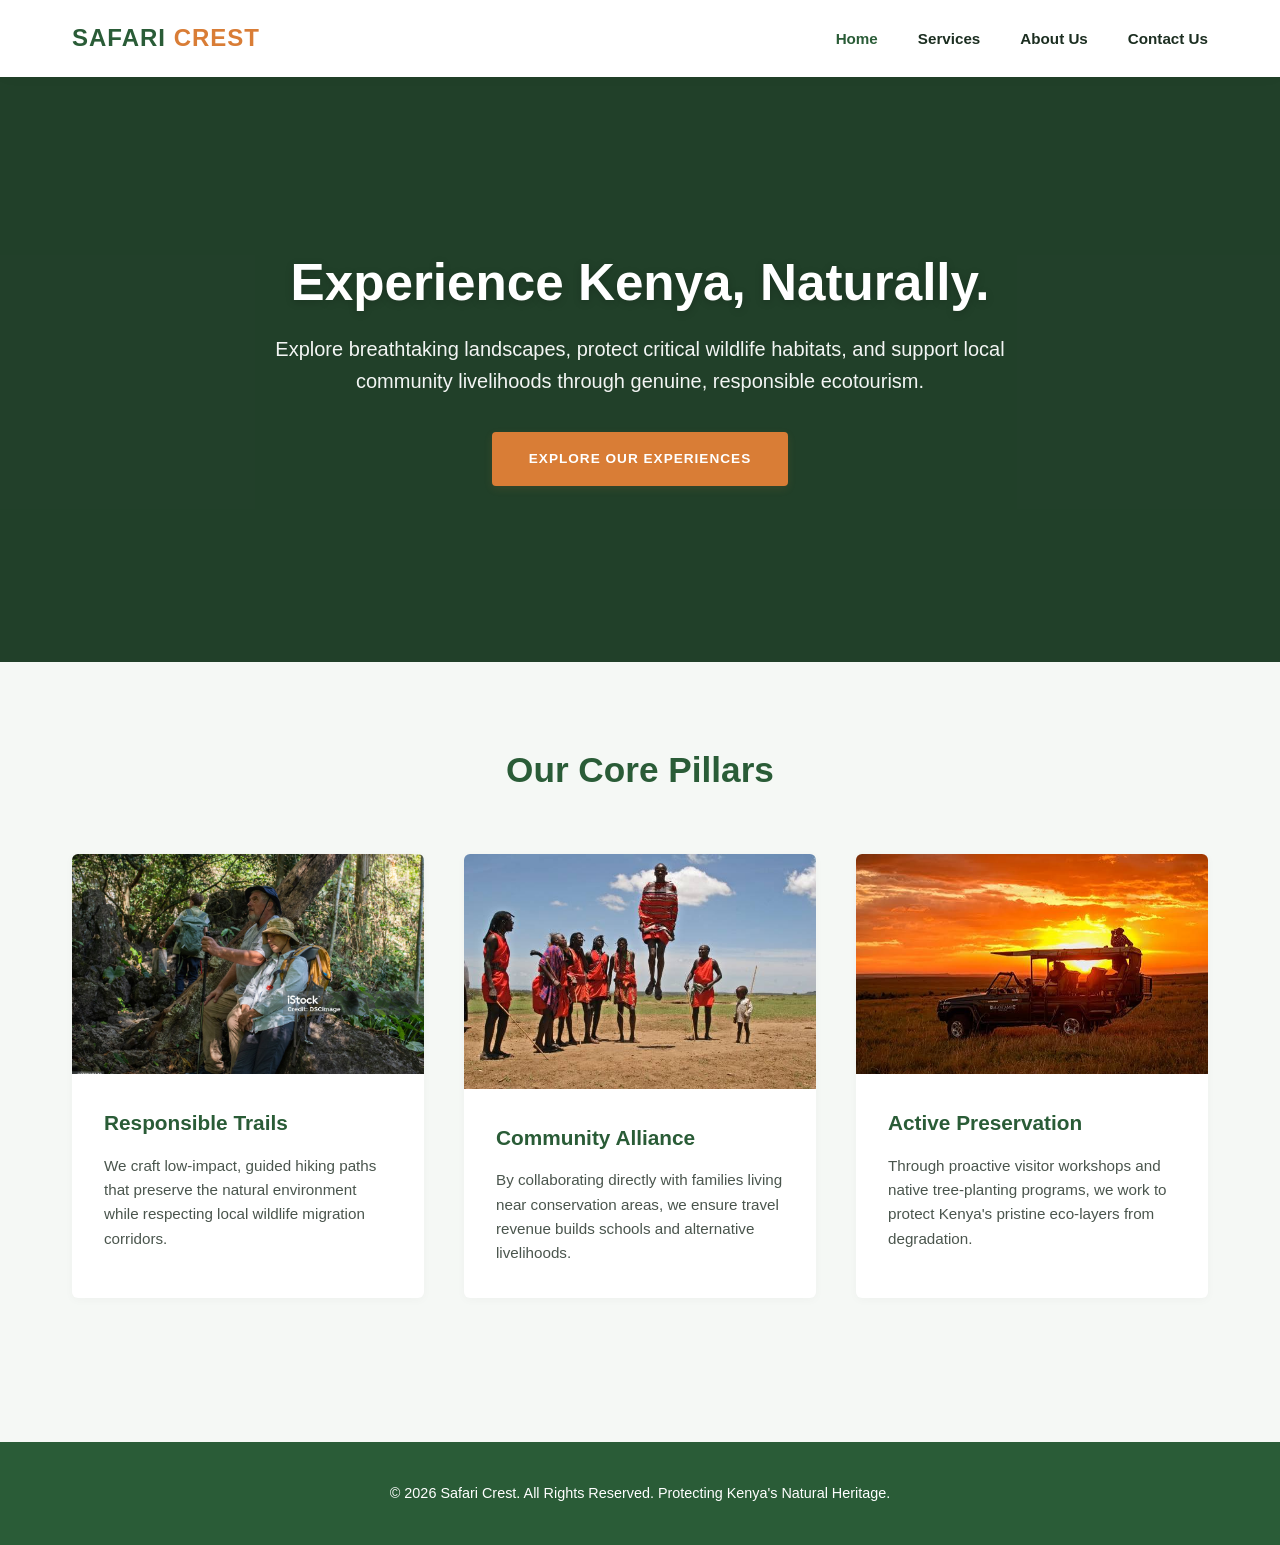
==== index.html @ 43865a42 "Initial commit: Add responsive pages and video layouts for Safari Crest" ====
<!DOCTYPE html>
<html lang="en">
<head>
    <meta charset="UTF-8">
    <meta name="viewport" content="width=device-width, initial-scale=1.0">
    <title>Safari Crest - Responsible Ecotourism Kenya</title>
    <link rel="stylesheet" href="css/style.css">
</head>
<body>

    <!-- Premium Navigation -->
    <header>
        <nav class="nav-container">
            <div class="logo">
                <a href="index.html">SAFARI <span>CREST</span></a>
            </div>
            <ul class="nav-links">
                <li><a href="index.html" class="active">Home</a></li>
                <li><a href="services.html">Services</a></li>
                <li><a href="about.html">About Us</a></li>
                <li><a href="contact.html">Contact Us</a></li>
            </ul>
        </nav>
    </header>


   <!-- Upgraded Hero Section with Video Background -->
<section class="hero-section">
    <!-- The HTML5 Video Element -->
    <video autoplay loop muted playsinline class="hero-video">
        <source src="images/hero-bg.mp4" type="video/mp4">
        Your browser does not support the video tag.
    </video>

    <!-- Content Overlay remains unchanged for perfect text contrast -->
    <div class="hero-overlay">
        <div class="hero-text-box">
            <h1>Experience Kenya, Naturally.</h1>
            <p>Explore breathtaking landscapes, protect critical wildlife habitats, and support local community livelihoods through genuine, responsible ecotourism.</p>
            <a href="services.html" class="cta-btn">Explore Our Experiences</a>
        </div>
    </div>
</section>


    <!-- Balanced Content Section -->
    <main class="container">
        <h2 class="section-title">Our Core Pillars</h2>
        
        <div class="feature-grid">
            <!-- Pillar 1 -->
            <article class="feature-card">
                <img src="images/hiking.jpg" alt="Guided hiking trails" class="feature-img">
                <div class="feature-body">
                    <h3>Responsible Trails</h3>
                    <p>We craft low-impact, guided hiking paths that preserve the natural environment while respecting local wildlife migration corridors.</p>
                </div>
            </article>

            <!-- Pillar 2 -->
            <article class="feature-card">
                <img src="images/community.jpeg" alt="Community engagement" class="feature-body-img">
                <div class="feature-body">
                    <h3>Community Alliance</h3>
                    <p>By collaborating directly with families living near conservation areas, we ensure travel revenue builds schools and alternative livelihoods.</p>
                </div>
            </article>

            <!-- Pillar 3 -->
            <article class="feature-card">
                <img src="images/conservation.jpeg" alt="Nature preservation" class="feature-img">
                <div class="feature-body">
                    <h3>Active Preservation</h3>
                    <p>Through proactive visitor workshops and native tree-planting programs, we work to protect Kenya's pristine eco-layers from degradation.</p>
                </div>
            </article>
        </div>
    </main>

    <!-- Structured Footer -->
    <footer>
        <p>&copy; 2026 Safari Crest. All Rights Reserved. Protecting Kenya's Natural Heritage.</p>
    </footer>

</body>
</html>
---- css/style.css ----
/* ==========================================================================
   Safari Crest - Master Global Stylesheet (style.css)
   ========================================================================== */

/* 1. Global Reset & Theme Variables */
* {
    margin: 0;
    padding: 0;
    box-sizing: border-box;
}

:root {
    --primary-color: #2A5C37;      /* Deep Forest Green (Natural & Trustworthy) */
    --secondary-color: #D97D36;    /* Earthy Terracotta (Adventurous Accent) */
    --bg-canvas: #F5F8F5;          /* Refreshing Soft Off-White Canvas */
    --text-main: #1C2E21;          /* Charcoal Forest (Soft, readable text) */
    --white: #FFFFFF;
    --transition-smooth: all 0.3s cubic-bezier(0.25, 0.8, 0.25, 1);
}

body {
    font-family: 'Segoe UI', Tahoma, Geneva, Verdana, sans-serif;
    background-color: var(--bg-canvas);
    color: var(--text-main);
    line-height: 1.6;
}

/* 2. Header & Sticky Navigation Bar */
header {
    background-color: var(--white);
    box-shadow: 0 2px 15px rgba(0, 0, 0, 0.02);
    position: sticky;
    top: 0;
    z-index: 1000;
}

.nav-container {
    max-width: 1200px;
    margin: 0 auto;
    display: flex;
    justify-content: space-between;
    align-items: center;
    padding: 1.2rem 2rem;
}

.logo a {
    font-size: 1.5rem;
    font-weight: 800;
    color: var(--primary-color);
    text-decoration: none;
    letter-spacing: 1px;
}

.logo a span {
    color: var(--secondary-color);
}

.nav-links {
    display: flex;
    list-style: none;
    gap: 2.5rem;
}

.nav-links a {
    text-decoration: none;
    color: var(--text-main);
    font-weight: 600;
    font-size: 0.95rem;
    transition: var(--transition-smooth);
    padding-bottom: 4px;
}

.nav-links a:hover, 
.nav-links a.active {
    color: var(--primary-color);
}

/* 3. Upgraded Hero Sections with Video Background Capabilities */
.hero-section {
    position: relative; /* Essential to anchor absolute child video layers */
    height: 65vh;
    min-height: 440px;
    overflow: hidden; /* Hides video spilling beyond the boundary box */
    background-color: var(--primary-color); /* Reliable fallback shade */
}

.hero-video {
    position: absolute;
    top: 50%;
    left: 50%;
    min-width: 100%;
    min-height: 100%;
    width: auto;
    height: auto;
    z-index: 1;
    transform: translate(-50%, -50%);
    object-fit: cover; /* Instructs video to fill space elegantly without crushing aspect ratio */
}

.hero-overlay {
    background: rgba(28, 46, 33, 0.6); /* Slightly deepened ambient overlay for legible text contrast over video */
    position: absolute;
    top: 0;
    left: 0;
    width: 100%;
    height: 100%;
    display: flex;
    align-items: center;
    justify-content: center;
    padding: 0 2rem;
    z-index: 2; /* Ensures text overlay maps safely above video */
}

.hero-text-box {
    max-width: 750px;
    text-align: center;
    color: var(--white);
}

.hero-text-box h1 {
    font-size: 3.2rem;
    font-weight: 700;
    margin-bottom: 1.2rem;
    line-height: 1.2;
    text-shadow: 0 2px 8px rgba(0, 0, 0, 0.2);
}

.hero-text-box p {
    font-size: 1.25rem;
    margin-bottom: 2.2rem;
    font-weight: 400;
    opacity: 0.95;
}

/* 4. Action Buttons (Subtle Soft Drop Shadow with Solid Border Framework) */
.cta-btn {
    display: inline-block;
    background-color: var(--secondary-color);
    color: var(--white);
    padding: 0.9rem 2.2rem;
    text-decoration: none;
    border-radius: 4px;
    border: 2px solid var(--secondary-color); /* Clean solid border layout matching preference profiles */
    font-weight: 600;
    text-transform: uppercase;
    font-size: 0.85rem;
    letter-spacing: 1px;
    box-shadow: 0 3px 8px rgba(217, 125, 54, 0.12); /* Very little, realistic depth shadow */
    transition: var(--transition-smooth);
}

.cta-btn:hover {
    background-color: #C26A29;
    border-color: #C26A29;
    transform: translateY(-1px);
    box-shadow: 0 4px 12px rgba(217, 125, 54, 0.2);
}

/* 5. Content Structure & Symmetrical Feature Grids */
.container {
    max-width: 1200px;
    margin: 0 auto;
    padding: 5rem 2rem;
}

.section-title {
    text-align: center;
    font-size: 2.2rem;
    color: var(--primary-color);
    margin-bottom: 3.5rem;
    font-weight: 700;
}

.feature-grid {
    display: flex;
    flex-wrap: wrap;
    gap: 2.5rem;
}

/* Cards with Faint Premium Shadows */
.feature-card {
    background-color: var(--white);
    border-radius: 6px;
    overflow: hidden;
    box-shadow: 0 2px 10px rgba(0, 0, 0, 0.03); /* Minimal, clean shadow base */
    flex: 1 1 calc(33.333% - 2.5rem);
    min-width: 290px;
    display: flex;
    flex-direction: column;
    transition: var(--transition-smooth);
}

.feature-card:hover {
    transform: translateY(-3px);
    box-shadow: 0 6px 15px rgba(42, 92, 55, 0.05); /* Soft, natural depth adjustment on hover */
}

.feature-img {
    width: 100%;
    height: 220px;
    object-fit: cover;
}

.feature-body {
    padding: 2rem;
    display: flex;
    flex-direction: column;
    flex-grow: 1; /* Automatically matches heights across card rows */
}

.feature-body h3 {
    color: var(--primary-color);
    font-size: 1.3rem;
    margin-bottom: 0.9rem;
}

.feature-body p {
    font-size: 0.95rem;
    color: #4A554D;
}

/* 6. Information Layout Blocks (About & Contact Pages) */
.info-block {
    background-color: var(--white);
    padding: 2.5rem;
    border-radius: 6px;
    box-shadow: 0 2px 10px rgba(0, 0, 0, 0.02); /* Faint depth box accent */
    margin-bottom: 2.5rem;
}

/* 7. Footer Layout Panel */
footer {
    background-color: var(--primary-color);
    color: var(--white);
    text-align: center;
    padding: 2.5rem 2rem;
    font-size: 0.9rem;
    margin-top: 4rem;
}

/* ==========================================================================
   8. Fully Responsive Viewport Media Queries
   ========================================================================== */
@media (max-width: 900px) {
    .hero-text-box h1 {
        font-size: 2.5rem;
    }
    .hero-text-box p {
        font-size: 1.1rem;
    }
}

@media (max-width: 768px) {
    .nav-container {
        flex-direction: column;
        gap: 1rem;
        padding: 1rem;
    }
    
    .nav-links {
        gap: 1.5rem;
    }

    .feature-grid {
        flex-direction: column;
    }

    .feature-card {
        width: 100%;
    }
}
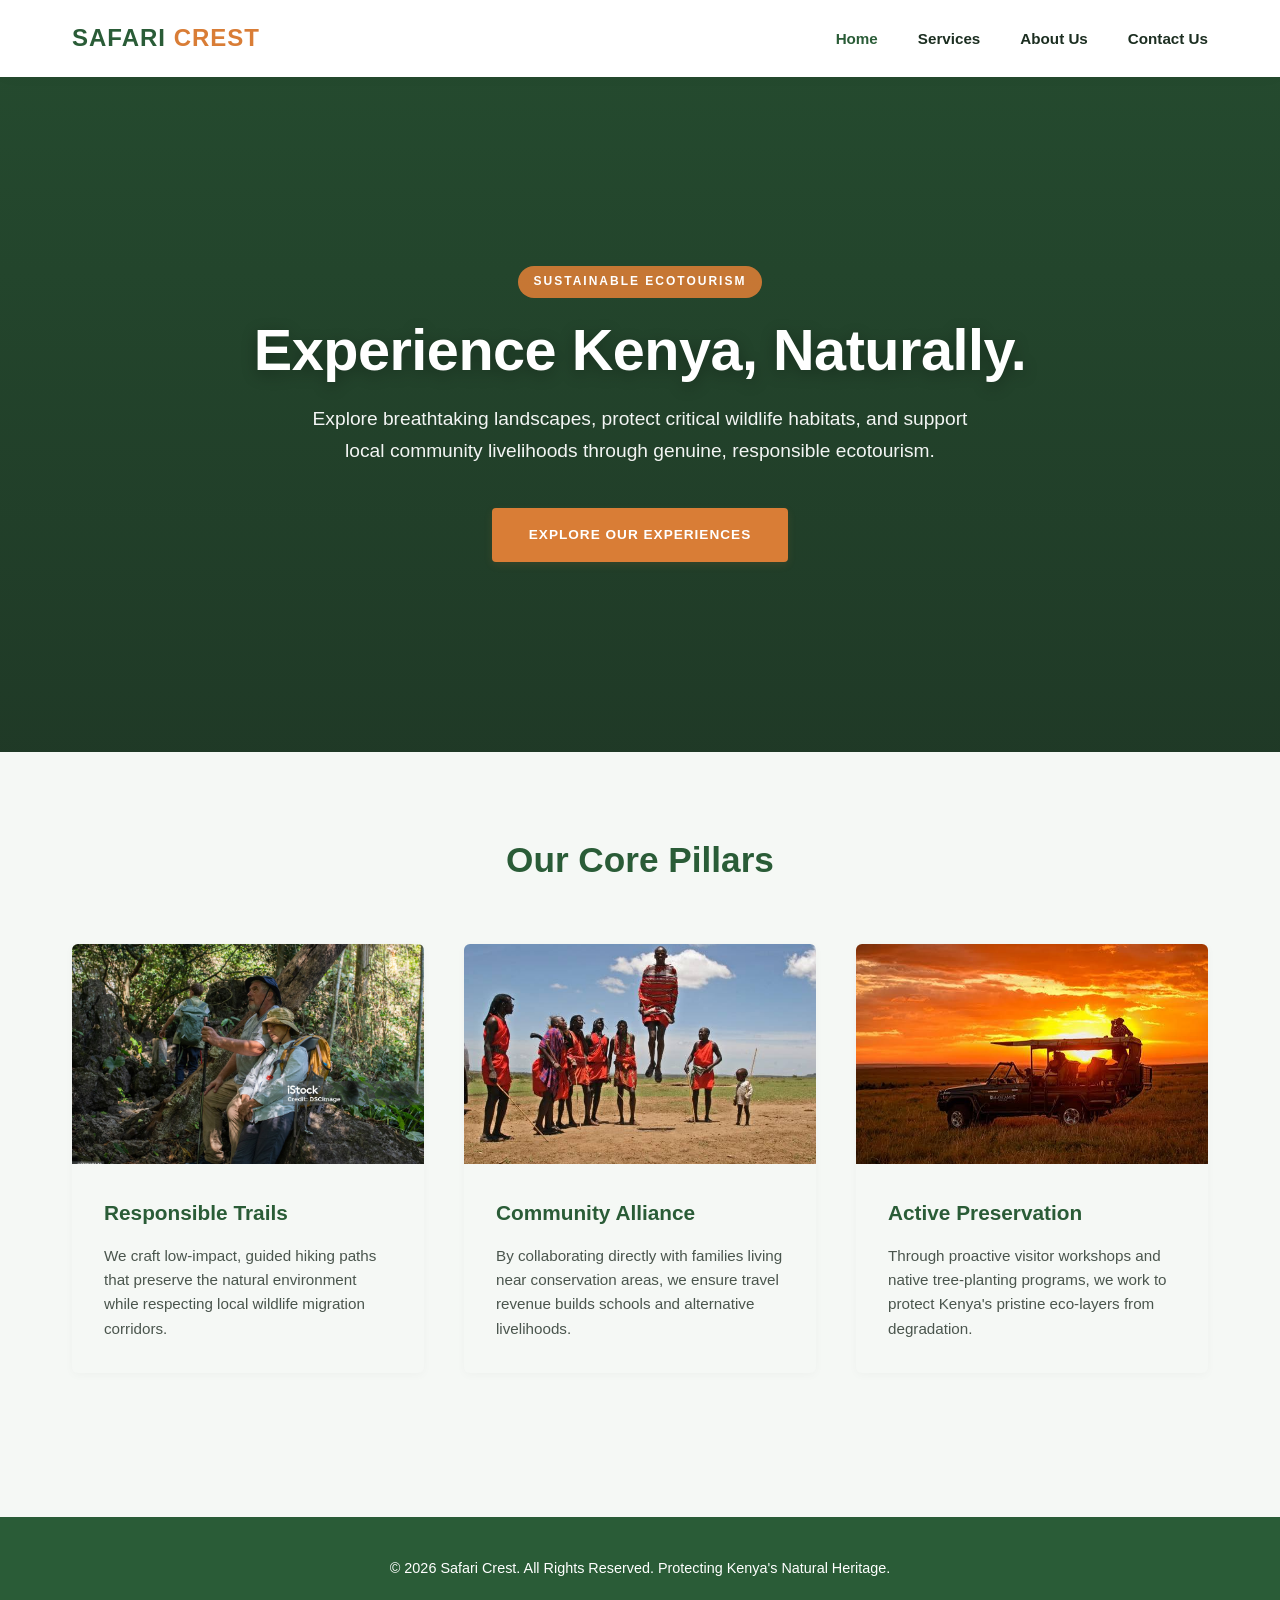
==== commit 739dc22e: "making some modifications and adjustment" ====
--- a/index.html
+++ b/index.html
@@ -8,13 +8,22 @@
 </head>
 <body>
 
-    <!-- Premium Navigation -->
+    <!-- Premium Navigation with Mobile Hamburger Support -->
     <header>
         <nav class="nav-container">
             <div class="logo">
                 <a href="index.html">SAFARI <span>CREST</span></a>
             </div>
-            <ul class="nav-links">
+            
+            <!-- Three Lines Hamburger Button for Small Screens -->
+            <button class="menu-toggle" id="menuToggle" aria-label="Toggle Navigation">
+                <span></span>
+                <span></span>
+                <span></span>
+            </button>
+
+            <!-- Navigation Links -->
+            <ul class="nav-links" id="navLinks">
                 <li><a href="index.html" class="active">Home</a></li>
                 <li><a href="services.html">Services</a></li>
                 <li><a href="about.html">About Us</a></li>
@@ -23,25 +32,22 @@
         </nav>
     </header>
 
+    <!-- Upgraded Cinematic Hero Section with Video Background -->
+    <section class="hero-section">
+        <video autoplay loop muted playsinline class="hero-video">
+            <source src="images/hero-bg.mp4" type="video/mp4">
+            Your browser does not support the video tag.
+        </video>
 
-   <!-- Upgraded Hero Section with Video Background -->
-<section class="hero-section">
-    <!-- The HTML5 Video Element -->
-    <video autoplay loop muted playsinline class="hero-video">
-        <source src="images/hero-bg.mp4" type="video/mp4">
-        Your browser does not support the video tag.
-    </video>
-
-    <!-- Content Overlay remains unchanged for perfect text contrast -->
-    <div class="hero-overlay">
-        <div class="hero-text-box">
-            <h1>Experience Kenya, Naturally.</h1>
-            <p>Explore breathtaking landscapes, protect critical wildlife habitats, and support local community livelihoods through genuine, responsible ecotourism.</p>
-            <a href="services.html" class="cta-btn">Explore Our Experiences</a>
+        <div class="hero-overlay">
+            <div class="hero-text-box">
+                <span class="hero-badge">Sustainable Ecotourism</span>
+                <h1>Experience Kenya, Naturally.</h1>
+                <p>Explore breathtaking landscapes, protect critical wildlife habitats, and support local community livelihoods through genuine, responsible ecotourism.</p>
+                <a href="services.html" class="cta-btn">Explore Our Experiences</a>
+            </div>
         </div>
-    </div>
-</section>
-
+    </section>
 
     <!-- Balanced Content Section -->
     <main class="container">
@@ -59,7 +65,7 @@
 
             <!-- Pillar 2 -->
             <article class="feature-card">
-                <img src="images/community.jpeg" alt="Community engagement" class="feature-body-img">
+                <img src="images/community.jpeg" alt="Community engagement" class="feature-img">
                 <div class="feature-body">
                     <h3>Community Alliance</h3>
                     <p>By collaborating directly with families living near conservation areas, we ensure travel revenue builds schools and alternative livelihoods.</p>
@@ -82,5 +88,24 @@
         <p>&copy; 2026 Safari Crest. All Rights Reserved. Protecting Kenya's Natural Heritage.</p>
     </footer>
 
+    <!-- Simple JavaScript for Mobile Navbar Toggle -->
+    <script>
+        const menuToggle = document.getElementById('menuToggle');
+        const navLinks = document.getElementById('navLinks');
+
+        menuToggle.addEventListener('click', () => {
+            menuToggle.classList.toggle('active');
+            navLinks.classList.toggle('active');
+        });
+
+        // Close mobile menu automatically when a link is clicked
+        document.querySelectorAll('.nav-links a').forEach(link => {
+            link.addEventListener('click', () => {
+                menuToggle.classList.remove('active');
+                navLinks.classList.remove('active');
+            });
+        });
+    </script>
+
 </body>
 </html>
--- a/css/style.css
+++ b/css/style.css
@@ -75,13 +75,35 @@
     color: var(--primary-color);
 }
 
-/* 3. Upgraded Hero Sections with Video Background Capabilities */
+/* Hamburger Menu Toggle Button (Hidden on Desktop) */
+.menu-toggle {
+    display: none;
+    flex-direction: column;
+    justify-content: space-between;
+    width: 28px;
+    height: 20px;
+    background: transparent;
+    border: none;
+    cursor: pointer;
+    z-index: 1001;
+}
+
+.menu-toggle span {
+    display: block;
+    width: 100%;
+    height: 3px;
+    background-color: var(--primary-color);
+    border-radius: 2px;
+    transition: var(--transition-smooth);
+}
+
+/* 3. Upgraded Cinematic Hero Section */
 .hero-section {
-    position: relative; /* Essential to anchor absolute child video layers */
-    height: 65vh;
-    min-height: 440px;
-    overflow: hidden; /* Hides video spilling beyond the boundary box */
-    background-color: var(--primary-color); /* Reliable fallback shade */
+    position: relative;
+    height: 75vh;
+    min-height: 520px;
+    overflow: hidden;
+    background-color: var(--primary-color);
 }
 
 .hero-video {
@@ -94,11 +116,16 @@
     height: auto;
     z-index: 1;
     transform: translate(-50%, -50%);
-    object-fit: cover; /* Instructs video to fill space elegantly without crushing aspect ratio */
-}
-
+    object-fit: cover;
+}
+
+/* Multi-stop gradient overlay for dramatic contrast & professional depth */
 .hero-overlay {
-    background: rgba(28, 46, 33, 0.6); /* Slightly deepened ambient overlay for legible text contrast over video */
+    background: linear-gradient(
+        to bottom,
+        rgba(28, 46, 33, 0.4) 0%,
+        rgba(28, 46, 33, 0.75) 100%
+    );
     position: absolute;
     top: 0;
     left: 0;
@@ -108,31 +135,63 @@
     align-items: center;
     justify-content: center;
     padding: 0 2rem;
-    z-index: 2; /* Ensures text overlay maps safely above video */
+    z-index: 2;
 }
 
 .hero-text-box {
-    max-width: 750px;
+    max-width: 800px;
     text-align: center;
     color: var(--white);
+    animation: heroFadeIn 1.2s cubic-bezier(0.16, 1, 0.3, 1) forwards;
+}
+
+.hero-badge {
+    display: inline-block;
+    background-color: rgba(217, 125, 54, 0.9);
+    color: var(--white);
+    font-size: 0.75rem;
+    font-weight: 700;
+    text-transform: uppercase;
+    letter-spacing: 2px;
+    padding: 0.4rem 1rem;
+    border-radius: 50px;
+    margin-bottom: 1.2rem;
+    backdrop-filter: blur(4px);
 }
 
 .hero-text-box h1 {
-    font-size: 3.2rem;
-    font-weight: 700;
+    font-size: 3.6rem;
+    font-weight: 800;
     margin-bottom: 1.2rem;
-    line-height: 1.2;
-    text-shadow: 0 2px 8px rgba(0, 0, 0, 0.2);
+    line-height: 1.15;
+    letter-spacing: -0.5px;
+    text-shadow: 0 4px 16px rgba(0, 0, 0, 0.3);
 }
 
 .hero-text-box p {
-    font-size: 1.25rem;
-    margin-bottom: 2.2rem;
+    font-size: 1.2rem;
+    margin-bottom: 2.5rem;
     font-weight: 400;
     opacity: 0.95;
-}
-
-/* 4. Action Buttons (Subtle Soft Drop Shadow with Solid Border Framework) */
+    line-height: 1.7;
+    max-width: 680px;
+    margin-left: auto;
+    margin-right: auto;
+}
+
+/* Smooth Entrance Keyframes */
+@keyframes heroFadeIn {
+    from {
+        opacity: 0;
+        transform: translateY(20px);
+    }
+    to {
+        opacity: 1;
+        transform: translateY(0);
+    }
+}
+
+/* 4. Action Buttons */
 .cta-btn {
     display: inline-block;
     background-color: var(--secondary-color);
@@ -140,12 +199,12 @@
     padding: 0.9rem 2.2rem;
     text-decoration: none;
     border-radius: 4px;
-    border: 2px solid var(--secondary-color); /* Clean solid border layout matching preference profiles */
+    border: 2px solid var(--secondary-color);
     font-weight: 600;
     text-transform: uppercase;
     font-size: 0.85rem;
     letter-spacing: 1px;
-    box-shadow: 0 3px 8px rgba(217, 125, 54, 0.12); /* Very little, realistic depth shadow */
+    box-shadow: 0 3px 8px rgba(217, 125, 54, 0.12);
     transition: var(--transition-smooth);
 }
 
@@ -177,12 +236,11 @@
     gap: 2.5rem;
 }
 
-/* Cards with Faint Premium Shadows */
 .feature-card {
-    background-color: var(--white);
+    background-color: var(--bg-canvas);
     border-radius: 6px;
     overflow: hidden;
-    box-shadow: 0 2px 10px rgba(0, 0, 0, 0.03); /* Minimal, clean shadow base */
+    box-shadow: 0 2px 10px rgba(0, 0, 0, 0.03);
     flex: 1 1 calc(33.333% - 2.5rem);
     min-width: 290px;
     display: flex;
@@ -192,7 +250,7 @@
 
 .feature-card:hover {
     transform: translateY(-3px);
-    box-shadow: 0 6px 15px rgba(42, 92, 55, 0.05); /* Soft, natural depth adjustment on hover */
+    box-shadow: 0 6px 15px rgba(42, 92, 55, 0.08);
 }
 
 .feature-img {
@@ -205,7 +263,7 @@
     padding: 2rem;
     display: flex;
     flex-direction: column;
-    flex-grow: 1; /* Automatically matches heights across card rows */
+    flex-grow: 1;
 }
 
 .feature-body h3 {
@@ -219,16 +277,7 @@
     color: #4A554D;
 }
 
-/* 6. Information Layout Blocks (About & Contact Pages) */
-.info-block {
-    background-color: var(--white);
-    padding: 2.5rem;
-    border-radius: 6px;
-    box-shadow: 0 2px 10px rgba(0, 0, 0, 0.02); /* Faint depth box accent */
-    margin-bottom: 2.5rem;
-}
-
-/* 7. Footer Layout Panel */
+/* 6. Footer Layout Panel */
 footer {
     background-color: var(--primary-color);
     color: var(--white);
@@ -239,11 +288,11 @@
 }
 
 /* ==========================================================================
-   8. Fully Responsive Viewport Media Queries
+   7. Fully Responsive Viewport Media Queries & Mobile Menu Drawer
    ========================================================================== */
 @media (max-width: 900px) {
     .hero-text-box h1 {
-        font-size: 2.5rem;
+        font-size: 2.8rem;
     }
     .hero-text-box p {
         font-size: 1.1rem;
@@ -251,14 +300,57 @@
 }
 
 @media (max-width: 768px) {
+    .menu-toggle {
+        display: flex; /* Show three-lines button on mobile */
+    }
+
     .nav-container {
+        padding: 1rem 1.5rem;
+    }
+
+    /* Transform navigation links into a dropdown drawer */
+    .nav-links {
+        position: absolute;
+        top: 100%;
+        left: 0;
+        width: 100%;
+        background-color: var(--white);
         flex-direction: column;
-        gap: 1rem;
-        padding: 1rem;
-    }
-    
-    .nav-links {
+        align-items: center;
         gap: 1.5rem;
+        padding: 2rem 0;
+        box-shadow: 0 10px 20px rgba(0, 0, 0, 0.08);
+        border-top: 1px solid rgba(0, 0, 0, 0.05);
+        max-height: 0;
+        overflow: hidden;
+        opacity: 0;
+        transition: all 0.35s ease-in-out;
+    }
+
+    /* Active class toggled via simple JavaScript */
+    .nav-links.active {
+        max-height: 300px;
+        opacity: 1;
+    }
+
+    /* Animate hamburger to an 'X' shape when active */
+    .menu-toggle.active span:nth-child(1) {
+        transform: translateY(8.5px) rotate(45deg);
+    }
+    .menu-toggle.active span:nth-child(2) {
+        opacity: 0;
+    }
+    .menu-toggle.active span:nth-child(3) {
+        transform: translateY(-8.5px) rotate(-45deg);
+    }
+
+    .hero-section {
+        height: 65vh;
+        min-height: 420px;
+    }
+
+    .hero-text-box h1 {
+        font-size: 2.2rem;
     }
 
     .feature-grid {
@@ -268,6 +360,4 @@
     .feature-card {
         width: 100%;
     }
-}
-
-
+}
